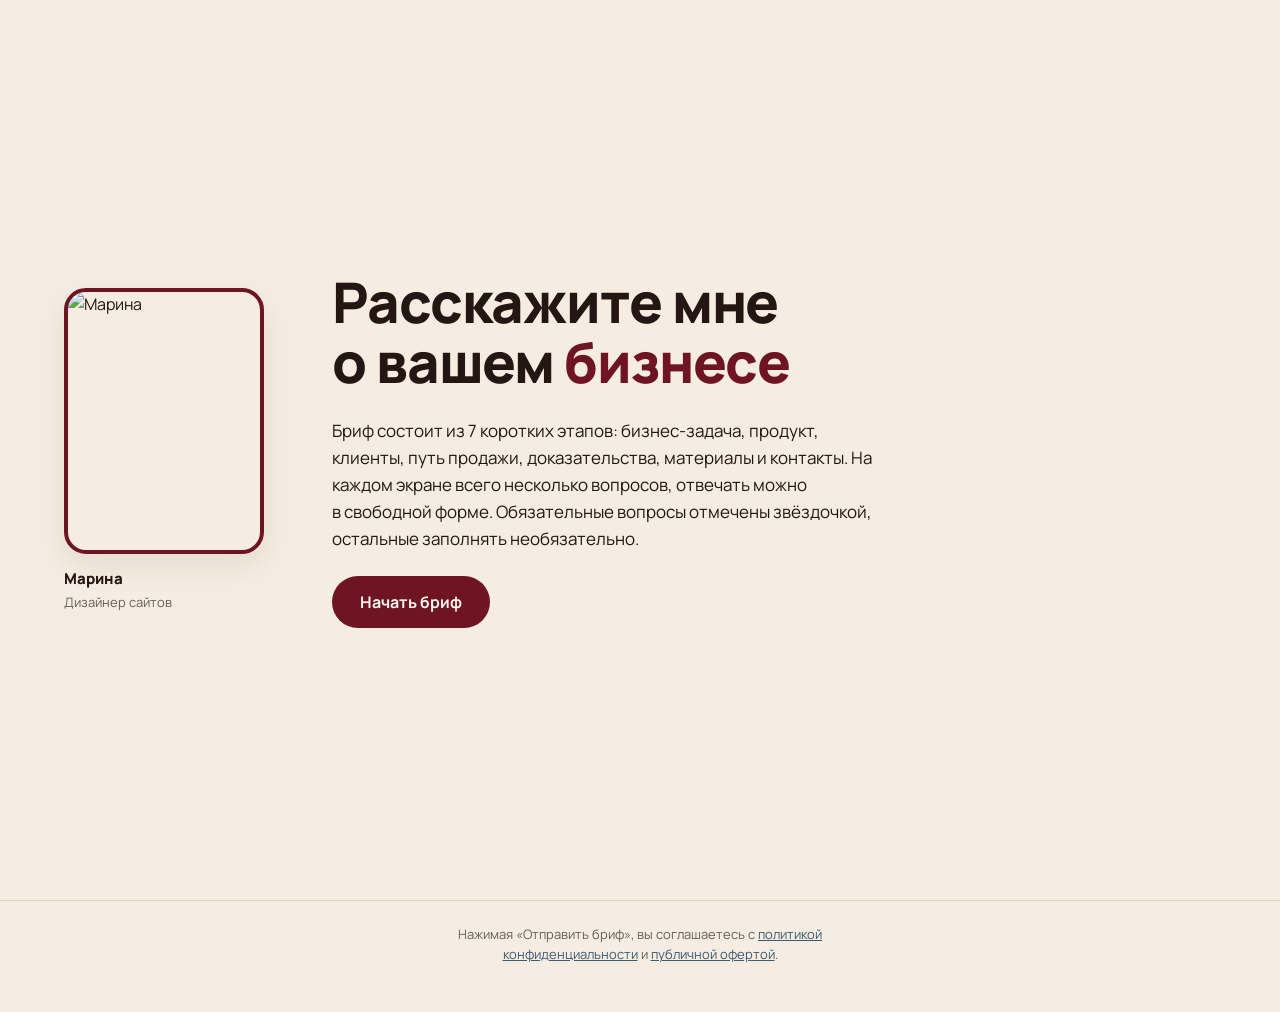
==== index.html @ 694c08af "Add files via upload" ====
<!DOCTYPE html>
<html lang="ru">
<head>
<meta charset="UTF-8">
<meta name="viewport" content="width=device-width, initial-scale=1, viewport-fit=cover">
<title>Бриф на разработку сайта</title>
<meta name="description" content="Пошаговый бриф на разработку сайта: расскажите о задаче, продукте и клиентах, это займёт 10–15 минут.">
<link rel="preconnect" href="https://fonts.googleapis.com">
<link rel="preconnect" href="https://fonts.gstatic.com" crossorigin>
<link href="https://fonts.googleapis.com/css2?family=Manrope:wght@200..800&display=swap" rel="stylesheet">
<link rel="stylesheet" href="styles.css">
</head>
<body>

  <!-- Уведомление о восстановленном черновике и другие тосты -->
  <div id="toast" class="toast" role="status" aria-live="polite" hidden></div>

  <!-- ЭКРАН 1 · ИНТРО -->
  <section id="screen-intro" class="screen screen--intro">
    <div class="intro-visual">
      <div class="intro-photo-frame">
        <img src="assets/photo.jpeg" alt="Марина" class="intro-photo">
      </div>
      <!-- TODO: подставить настоящее имя и роль -->
      <p class="intro-caption">
        <span class="intro-caption__name">Марина</span>
        <span class="intro-caption__role">Дизайнер сайтов</span>
      </p>
    </div>
    <div class="intro-content">
      <h1 class="intro-title">Расскажите мне о&nbsp;вашем <span class="accent-word">бизнесе</span></h1>
      <p class="intro-text">
        Бриф состоит из 7 коротких этапов: бизнес-задача, продукт, клиенты, путь продажи,
        доказательства, материалы и&nbsp;контакты. На каждом экране всего несколько вопросов,
        отвечать можно в&nbsp;свободной форме. Обязательные вопросы отмечены звёздочкой,
        остальные заполнять необязательно.
      </p>
      <button type="button" id="start-btn" class="btn btn--primary">Начать бриф</button>
    </div>
  </section>

  <!-- ЭКРАН 2 · ФОРМА (все этапы 01–07) -->
  <section id="screen-form" class="screen screen--form" hidden>

    <header class="form-header">
      <div class="progress-track" aria-hidden="true">
        <div id="progress-fill" class="progress-track__fill"></div>
      </div>
      <span id="stage-counter" class="stage-counter">Этап 01 / 07</span>
    </header>

    <div class="form-body">

      <aside class="form-aside" id="form-aside">
        <span class="form-aside__number" id="aside-number">01</span>
        <h2 class="form-aside__title" id="aside-title"></h2>
        <p class="form-aside__description" id="aside-description"></p>
      </aside>

      <div class="form-main">
        <form id="question-form" novalidate>
          <div id="fields-container" class="fields-container"></div>
        </form>

        <div class="form-nav">
          <button type="button" id="back-btn" class="btn btn--ghost">Назад</button>
          <button type="button" id="next-btn" class="btn btn--primary">Далее</button>
        </div>
      </div>

    </div>
  </section>

  <!-- ЭКРАН 3 · СПАСИБО -->
  <section id="screen-thanks" class="screen screen--thanks" hidden>
    <div class="thanks-photo-wrap">
      <img src="assets/photo.jpeg" alt="Марина" class="thanks-photo">
    </div>
    <div class="thanks-content">
      <h1 class="thanks-title">Спасибо!</h1>
      <p class="thanks-text">Я получила ваш бриф и скоро с вами свяжусь.</p>
      <p class="thanks-text thanks-text--muted">
        Обычно я&nbsp;отвечаю в&nbsp;течение 2–3 рабочих дней: свяжусь по указанному
        контакту и&nbsp;предложу удобное время для звонка или переписки.
      </p>
      <div class="thanks-actions">
        <a id="telegram-link" class="btn btn--primary" href="#" target="_blank" rel="noopener noreferrer">Написать в&nbsp;Telegram</a>
        <button id="download-btn" class="btn btn--ghost" type="button">Скачать копию ответов</button>
      </div>
      <button id="restart-btn" class="btn-link" type="button">Заполнить бриф ещё раз, например, для другого сайта</button>
    </div>
  </section>

  <footer class="site-footer">
    <p class="site-footer__note">
      <!-- TODO: заменить на реальные ссылки и реквизиты — см. README.md -->
      Нажимая «Отправить бриф», вы соглашаетесь с&nbsp;<a href="privacy.html" target="_blank" rel="noopener noreferrer">политикой конфиденциальности</a>
      и&nbsp;<a href="offer.html" target="_blank" rel="noopener noreferrer">публичной офертой</a>.
    </p>
  </footer>

  <script src="config.js"></script>
  <script src="app.js"></script>
</body>
</html>
---- styles.css ----
/* ==========================================================
   ПЕРЕМЕННЫЕ И БАЗОВЫЕ НАСТРОЙКИ
   ========================================================== */
:root {
  --color-bg: #F5EDE1;
  --color-surface: #FFFFFF;
  --color-text: #241713;
  --color-text-muted: #6B5E54;
  --color-border: #E3D6C4;
  --color-accent: #6E1423;
  --color-accent-soft: #3C5A73;
  --color-accent-bg: #F1E2E0;
  --radius-s: 8px;
  --radius-m: 14px;
  --radius-l: 22px;
  --shadow-card: 0 12px 32px rgba(36, 23, 19, 0.08);
  --transition: 0.35s cubic-bezier(.4, 0, .2, 1);
  --gutter: 20px;
}

* { box-sizing: border-box; }

html { -webkit-text-size-adjust: 100%; }

body {
  margin: 0;
  min-height: 100vh;
  background: var(--color-bg);
  color: var(--color-text);
  font-family: 'Manrope', sans-serif;
  font-weight: 400;
  line-height: 1.5;
  -webkit-font-smoothing: antialiased;
}

h1, h2, h3, p { margin: 0; }

.accent-word {
  font-weight: 800;
  color: var(--color-accent);
}

.eyebrow {
  margin: 0 0 12px;
  font-size: 12px;
  font-weight: 600;
  letter-spacing: 0.12em;
  text-transform: uppercase;
  color: var(--color-accent-soft);
}

.btn {
  display: inline-flex;
  align-items: center;
  justify-content: center;
  gap: 8px;
  padding: 15px 28px;
  border-radius: 999px;
  border: none;
  font-family: inherit;
  font-size: 16px;
  font-weight: 700;
  cursor: pointer;
  text-decoration: none;
  transition: transform var(--transition), background var(--transition), box-shadow var(--transition);
  white-space: nowrap;
}
.btn:active { transform: scale(0.97); }
.btn--primary {
  background: var(--color-accent);
  color: #FFF8F0;
}
.btn--primary:hover { box-shadow: 0 8px 24px rgba(110, 20, 35, 0.35); }
.btn--primary:disabled {
  opacity: 0.45;
  cursor: not-allowed;
  box-shadow: none;
}
.btn--ghost {
  background: transparent;
  color: var(--color-text);
  border: 1.5px solid var(--color-border);
}
.btn--ghost:hover { border-color: var(--color-accent-soft); color: var(--color-accent-soft); }

/* ==========================================================
   ТОСТ (уведомления)
   ========================================================== */
.toast {
  position: fixed;
  left: 50%;
  bottom: 24px;
  transform: translateX(-50%) translateY(20px);
  background: var(--color-text);
  color: #FFF8F0;
  padding: 14px 22px;
  border-radius: var(--radius-m);
  font-size: 14px;
  font-weight: 600;
  z-index: 999;
  opacity: 0;
  pointer-events: none;
  transition: opacity var(--transition), transform var(--transition);
}
.toast.is-visible {
  opacity: 1;
  transform: translateX(-50%) translateY(0);
}

/* ==========================================================
   ОБЩЕЕ ДЛЯ ЭКРАНОВ
   ========================================================== */
.screen {
  min-height: 100vh;
  width: 100%;
}
/* Специфичность класса .screen--intro/.screen--thanks в медиа-запросах
   совпадает с [hidden] — явно перебиваем её здесь, иначе на ширине от 700px
   скрытый экран всё равно показывается через display:flex. */
section.screen[hidden] {
  display: none;
}

/* ---------- ИНТРО ---------- */
.screen--intro {
  display: flex;
  flex-direction: column;
  padding: 48px var(--gutter) 40px;
  gap: 32px;
}
.intro-visual {
  display: flex;
  flex-direction: column;
  align-items: flex-start;
  gap: 14px;
}
.intro-photo-frame {
  position: relative;
  width: 200px;
  aspect-ratio: 3 / 4;
  border-radius: var(--radius-l);
  overflow: hidden;
  box-shadow: var(--shadow-card);
  border: 4px solid var(--color-accent);
  flex-shrink: 0;
}
.intro-photo {
  width: 100%;
  height: 100%;
  object-fit: cover;
  object-position: top center;
}
.intro-caption {
  display: flex;
  flex-direction: column;
  gap: 2px;
}
.intro-caption__name {
  font-size: 15px;
  font-weight: 800;
  color: var(--color-text);
}
.intro-caption__role {
  font-size: 13px;
  color: var(--color-text-muted);
}
.intro-content { max-width: 640px; }
.intro-title {
  font-size: clamp(32px, 6vw, 56px);
  font-weight: 800;
  line-height: 1.08;
  letter-spacing: -0.02em;
  margin-bottom: 24px;
}
.intro-text {
  font-size: 17px;
  line-height: 1.6;
  margin-bottom: 16px;
  max-width: 56ch;
}
#start-btn { margin-top: 8px; }

/* ---------- ФОРМА: шапка с прогрессом ---------- */
.screen--form {
  display: flex;
  flex-direction: column;
  padding-bottom: 96px; /* место под фиксированную нав-панель на мобильном */
}
.form-header {
  position: sticky;
  top: 0;
  z-index: 10;
  background: var(--color-bg);
  padding: 16px var(--gutter) 12px;
  display: flex;
  align-items: center;
  gap: 16px;
  border-bottom: 1px solid var(--color-border);
}
.progress-track {
  flex: 1;
  height: 4px;
  border-radius: 999px;
  background: var(--color-border);
  overflow: hidden;
}
.progress-track__fill {
  height: 100%;
  width: 0%;
  background: var(--color-accent);
  border-radius: 999px;
  transition: width var(--transition);
}
.stage-counter {
  font-size: 12px;
  font-weight: 700;
  letter-spacing: 0.08em;
  text-transform: uppercase;
  color: var(--color-text-muted);
  white-space: nowrap;
}

/* ---------- ФОРМА: тело (аside + поля) ---------- */
.form-body {
  display: flex;
  flex-direction: column;
  padding: 28px var(--gutter) 0;
  gap: 24px;
}
.form-aside__number {
  display: block;
  font-size: 14px;
  font-weight: 800;
  color: var(--color-accent);
  letter-spacing: 0.08em;
  margin-bottom: 8px;
}
.form-aside__title {
  font-size: 26px;
  font-weight: 800;
  letter-spacing: -0.01em;
  margin-bottom: 10px;
}
.form-aside__description {
  font-size: 15px;
  color: var(--color-text-muted);
  line-height: 1.55;
  max-width: 46ch;
}
.form-main { flex: 1; }

/* ---------- Поля вопросов ---------- */
.fields-container {
  display: flex;
  flex-direction: column;
  gap: 28px;
}
.field { display: flex; flex-direction: column; gap: 10px; }
.field__label-row {
  display: flex;
  align-items: baseline;
  flex-wrap: wrap;
  gap: 8px;
}
.field__label {
  font-size: 18px;
  font-weight: 700;
  line-height: 1.4;
}
.field__required-mark { color: var(--color-accent); }
.field__badge {
  display: inline-flex;
  align-items: center;
  padding: 3px 10px;
  border-radius: 999px;
  background: var(--color-accent);
  color: #FFF8F0;
  font-size: 11px;
  font-weight: 700;
  letter-spacing: 0.06em;
  text-transform: uppercase;
}
.field__hint {
  font-size: 14px;
  color: var(--color-text-muted);
  line-height: 1.5;
}
.field__error {
  font-size: 13px;
  font-weight: 600;
  color: var(--color-accent);
  display: none;
}
.field.is-invalid .field__error { display: block; }
.field.is-invalid textarea,
.field.is-invalid input[type="text"],
.field.is-invalid .file-drop {
  border-color: var(--color-accent) !important;
  box-shadow: 0 0 0 3px rgba(110, 20, 35, 0.12);
}

textarea, input[type="text"] {
  width: 100%;
  font-family: inherit;
  font-size: 16px;
  color: var(--color-text);
  background: var(--color-surface);
  border: 1.5px solid var(--color-border);
  border-radius: var(--radius-m);
  padding: 16px 18px;
  transition: border-color var(--transition), box-shadow var(--transition);
}
textarea {
  resize: none;
  overflow: hidden;
  min-height: 64px;
  line-height: 1.55;
}
textarea:focus, input[type="text"]:focus {
  outline: none;
  border-color: var(--color-accent-soft);
  box-shadow: 0 0 0 3px rgba(60, 90, 115, 0.15);
}

/* ---------- Радио и чекбоксы ---------- */
.option-list {
  display: flex;
  flex-wrap: wrap;
  gap: 10px;
}
.option-item {
  position: relative;
}
.option-item input { position: absolute; opacity: 0; width: 0; height: 0; }
.option-item label {
  display: inline-flex;
  align-items: center;
  gap: 8px;
  padding: 12px 18px;
  border: 1.5px solid var(--color-border);
  border-radius: 999px;
  font-size: 15px;
  font-weight: 600;
  cursor: pointer;
  background: var(--color-surface);
  transition: border-color var(--transition), background var(--transition), color var(--transition);
}
.option-item input:checked + label {
  border-color: var(--color-accent);
  background: var(--color-accent);
  color: #FFF8F0;
}
.option-item input:focus-visible + label { outline: 2px solid var(--color-accent-soft); outline-offset: 2px; }

/* ---------- Ссылки (textarea по одной в строке) ---------- */
.field__hint code {
  background: var(--color-accent-bg);
  padding: 1px 6px;
  border-radius: 4px;
}

/* ---------- Загрузка файлов ---------- */
.file-drop {
  display: flex;
  flex-direction: column;
  align-items: center;
  justify-content: center;
  gap: 6px;
  text-align: center;
  padding: 28px 16px;
  border: 1.5px dashed var(--color-border);
  border-radius: var(--radius-m);
  background: var(--color-surface);
  cursor: pointer;
  transition: border-color var(--transition), background var(--transition);
}
.file-drop.is-dragover {
  border-color: var(--color-accent-soft);
  background: var(--color-accent-bg);
}
.file-drop__title { font-weight: 700; font-size: 15px; }
.file-drop__hint { font-size: 13px; color: var(--color-text-muted); }
.file-drop input[type="file"] { display: none; }

.file-list {
  display: flex;
  flex-direction: column;
  gap: 8px;
  margin-top: 4px;
}
.file-list__item {
  display: flex;
  align-items: center;
  justify-content: space-between;
  gap: 12px;
  padding: 10px 14px;
  background: var(--color-surface);
  border: 1px solid var(--color-border);
  border-radius: var(--radius-s);
  font-size: 14px;
}
.file-list__name { overflow: hidden; text-overflow: ellipsis; white-space: nowrap; }
.file-list__size { color: var(--color-text-muted); flex-shrink: 0; margin-left: auto; margin-right: 8px; }
.file-list__remove {
  border: none;
  background: transparent;
  color: var(--color-accent);
  font-weight: 700;
  cursor: pointer;
  font-size: 16px;
  line-height: 1;
  flex-shrink: 0;
}
.file-list__note { font-size: 13px; color: var(--color-text-muted); }

/* ---------- Согласие (consent) ---------- */
.consent-row {
  display: flex;
  align-items: flex-start;
  gap: 12px;
  padding: 16px;
  background: var(--color-surface);
  border: 1.5px solid var(--color-border);
  border-radius: var(--radius-m);
}
.consent-row input { margin-top: 4px; width: 18px; height: 18px; accent-color: var(--color-accent); flex-shrink: 0; }
.consent-row label { font-size: 14px; line-height: 1.5; }
.consent-row a { color: var(--color-accent-soft); }

/* ---------- Навигация вперёд/назад ---------- */
.form-nav {
  display: flex;
  justify-content: space-between;
  gap: 12px;
  padding: 28px 0 8px;
}

/* ---------- СПАСИБО ---------- */
.screen--thanks {
  display: flex;
  flex-direction: column;
  align-items: center;
  text-align: center;
  padding: 56px var(--gutter) 48px;
  gap: 28px;
  min-height: 0; /* без растяжения на весь экран — иначе контент висит в пустоте по центру */
}
.thanks-photo-wrap {
  width: 140px;
  height: 140px;
  border-radius: 50%;
  overflow: hidden;
  border: 4px solid var(--color-accent);
  box-shadow: var(--shadow-card);
  flex-shrink: 0;
}
.thanks-photo { width: 100%; height: 100%; object-fit: cover; object-position: top center; }
.thanks-content { max-width: 480px; display: flex; flex-direction: column; align-items: center; gap: 14px; }
.thanks-title { font-size: clamp(32px, 6vw, 48px); font-weight: 800; letter-spacing: -0.02em; }
.thanks-text { font-size: 17px; line-height: 1.55; }
.thanks-text--muted { color: var(--color-text-muted); font-size: 15px; }
.thanks-actions {
  display: flex;
  flex-wrap: wrap;
  justify-content: center;
  gap: 12px;
  margin-top: 10px;
}

.btn-link {
  margin-top: 18px;
  background: none;
  border: none;
  padding: 0;
  font-family: inherit;
  font-size: 13px;
  font-weight: 600;
  color: var(--color-text-muted);
  text-decoration: underline;
  text-underline-offset: 3px;
  cursor: pointer;
}
.btn-link:hover { color: var(--color-accent-soft); }

/* ---------- Подвал ---------- */
.site-footer {
  padding: 24px var(--gutter) 40px;
  text-align: center;
  border-top: 1px solid var(--color-border);
}
.site-footer__note {
  font-size: 13px;
  color: var(--color-text-muted);
  max-width: 60ch;
  margin: 0 auto 8px;
  line-height: 1.5;
}
.site-footer__note a { color: var(--color-accent-soft); }

/* ==========================================================
   МОБИЛЬНАЯ ФИКСИРОВАННАЯ НАВИГАЦИЯ (до 700px)
   ========================================================== */
@media (max-width: 699.98px) {
  .screen--form .form-nav {
    position: fixed;
    left: 0;
    right: 0;
    bottom: 0;
    z-index: 20;
    background: var(--color-bg);
    border-top: 1px solid var(--color-border);
    padding: 14px var(--gutter);
    padding-bottom: calc(14px + env(safe-area-inset-bottom));
  }
  .form-nav .btn { flex: 1; }
}

/* ==========================================================
   ПЛАНШЕТ (700–1023px): две колонки на интро и финале
   ========================================================== */
@media (min-width: 700px) {
  .screen--intro {
    flex-direction: row;
    align-items: center;
    padding: 0 48px;
    gap: 48px;
  }
  .intro-visual { flex: 0 0 220px; }

  .screen--thanks {
    flex-direction: row;
    text-align: left;
    align-items: center;
    justify-content: center;
    gap: 48px;
    padding: 64px 48px;
  }
  .thanks-content { align-items: flex-start; }
  .thanks-actions { justify-content: flex-start; }
  .thanks-photo-wrap { width: 180px; height: 180px; }
}

/* ==========================================================
   ДЕСКТОП (от 1024px): липкая колонка слева на каждом этапе формы
   ========================================================== */
@media (min-width: 1024px) {
  .form-header { padding: 24px 64px 16px; }
  .form-body {
    flex-direction: row;
    align-items: flex-start;
    padding: 56px 64px 40px;
    gap: 64px;
  }
  .form-aside {
    position: sticky;
    top: 96px;
    flex: 0 0 320px;
  }
  .form-aside__title { font-size: 30px; }
  .form-main { flex: 1; max-width: 720px; }
  .form-nav { max-width: 720px; }

  .screen--intro { padding: 0 64px; }
  .screen--thanks { padding: 64px; }
}

/* ==========================================================
   ШИРОКИЙ ЭКРАН (от 1440px)
   ========================================================== */
@media (min-width: 1440px) {
  .form-header { padding: 28px 96px 18px; }
  .form-body { padding: 72px 96px 56px; gap: 96px; }
  .form-aside { flex-basis: 380px; }
  .screen--intro { padding: 0 96px; }
  .screen--thanks { padding: 72px 96px; }
}
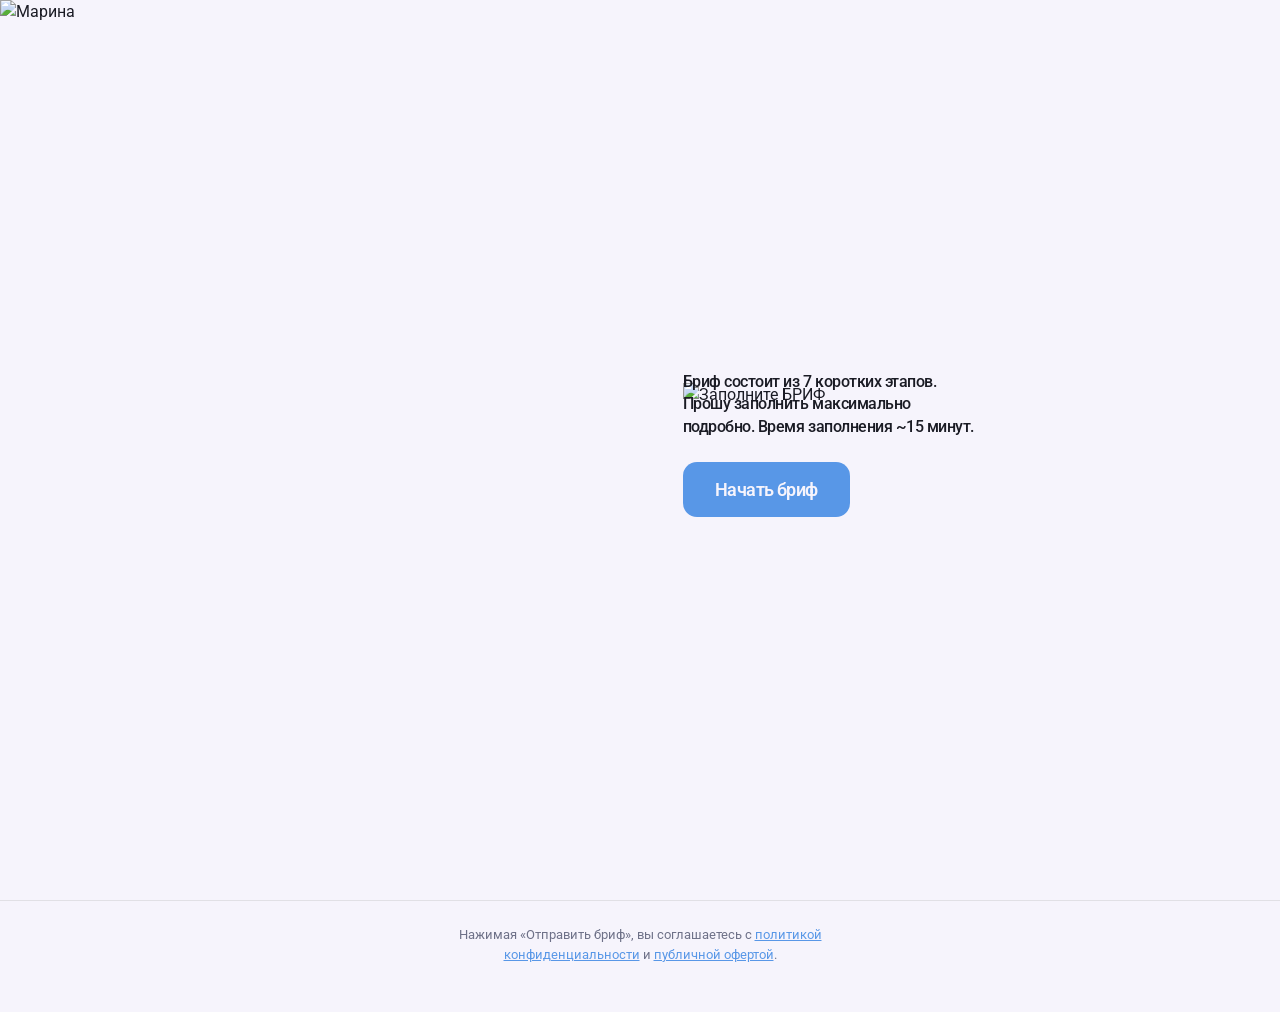
==== commit f17b9a1f: "Обновление дизайна: новая hero-композиция, картинка-заголовок" ====
--- a/index.html
+++ b/index.html
@@ -7,7 +7,7 @@
 <meta name="description" content="Пошаговый бриф на разработку сайта: расскажите о задаче, продукте и клиентах, это займёт 10–15 минут.">
 <link rel="preconnect" href="https://fonts.googleapis.com">
 <link rel="preconnect" href="https://fonts.gstatic.com" crossorigin>
-<link href="https://fonts.googleapis.com/css2?family=Manrope:wght@200..800&display=swap" rel="stylesheet">
+<link href="https://fonts.googleapis.com/css2?family=Handjet:wght@400..700&family=Roboto:wght@400;500;600;700;800&display=swap" rel="stylesheet">
 <link rel="stylesheet" href="styles.css">
 </head>
 <body>
@@ -17,25 +17,15 @@
 
   <!-- ЭКРАН 1 · ИНТРО -->
   <section id="screen-intro" class="screen screen--intro">
-    <div class="intro-visual">
-      <div class="intro-photo-frame">
-        <img src="assets/photo.jpeg" alt="Марина" class="intro-photo">
-      </div>
-      <!-- TODO: подставить настоящее имя и роль -->
-      <p class="intro-caption">
-        <span class="intro-caption__name">Марина</span>
-        <span class="intro-caption__role">Дизайнер сайтов</span>
-      </p>
+    <div class="intro-photo">
+      <img src="assets/me.png" alt="Марина">
     </div>
     <div class="intro-content">
-      <h1 class="intro-title">Расскажите мне о&nbsp;вашем <span class="accent-word">бизнесе</span></h1>
-      <p class="intro-text">
-        Бриф состоит из 7 коротких этапов: бизнес-задача, продукт, клиенты, путь продажи,
-        доказательства, материалы и&nbsp;контакты. На каждом экране всего несколько вопросов,
-        отвечать можно в&nbsp;свободной форме. Обязательные вопросы отмечены звёздочкой,
-        остальные заполнять необязательно.
-      </p>
-      <button type="button" id="start-btn" class="btn btn--primary">Начать бриф</button>
+      <div class="intro-copy">
+        <img src="assets/headline.png" alt="Заполните БРИФ" class="intro-headline-image">
+        <p class="intro-text">Бриф состоит из 7 коротких этапов.<br>Прошу заполнить максимально<br>подробно. Время заполнения ~15 минут.</p>
+        <button type="button" id="start-btn" class="btn btn--primary">Начать бриф</button>
+      </div>
     </div>
   </section>
 
@@ -74,7 +64,7 @@
   <!-- ЭКРАН 3 · СПАСИБО -->
   <section id="screen-thanks" class="screen screen--thanks" hidden>
     <div class="thanks-photo-wrap">
-      <img src="assets/photo.jpeg" alt="Марина" class="thanks-photo">
+      <img src="assets/thanks-photo.jpeg" alt="Марина" class="thanks-photo">
     </div>
     <div class="thanks-content">
       <h1 class="thanks-title">Спасибо!</h1>
--- a/styles.css
+++ b/styles.css
@@ -1,19 +1,22 @@
 /* ==========================================================
    ПЕРЕМЕННЫЕ И БАЗОВЫЕ НАСТРОЙКИ
+   Палитра и шрифты — по дев-коду из Figma (см. комментарии).
    ========================================================== */
 :root {
-  --color-bg: #F5EDE1;
-  --color-surface: #FFFFFF;
-  --color-text: #241713;
-  --color-text-muted: #6B5E54;
-  --color-border: #E3D6C4;
-  --color-accent: #6E1423;
-  --color-accent-soft: #3C5A73;
-  --color-accent-bg: #F1E2E0;
+  --color-bg: #F6F4FC;        /* фон страницы */
+  --color-surface: #FEFDFF;   /* фон полей ввода / карточек */
+  --color-text: #1A1B24;      /* основной текст + графичные бордеры */
+  --color-text-muted: #6E7188;/* второстепенный текст (описание этапа) */
+  --color-track: #E1E0E5;     /* фон незаполненной части прогресс-бара */
+  --color-accent: #5897E7;    /* синий акцент: кнопки, прогресс, фокус */
+  --color-accent-contrast: #F6F4FC; /* текст на синей кнопке */
+  --font-body: 'Roboto', sans-serif;
+  --font-display: 'Handjet', sans-serif; /* пиксельный дисплей-шрифт */
+  --radius-btn: 14px;
   --radius-s: 8px;
-  --radius-m: 14px;
-  --radius-l: 22px;
-  --shadow-card: 0 12px 32px rgba(36, 23, 19, 0.08);
+  --radius-m: 10px;
+  --radius-l: 16px;
+  --shadow-card: 0 12px 32px rgba(26, 27, 36, 0.10);
   --transition: 0.35s cubic-bezier(.4, 0, .2, 1);
   --gutter: 20px;
 }
@@ -27,7 +30,7 @@
   min-height: 100vh;
   background: var(--color-bg);
   color: var(--color-text);
-  font-family: 'Manrope', sans-serif;
+  font-family: var(--font-body);
   font-weight: 400;
   line-height: 1.5;
   -webkit-font-smoothing: antialiased;
@@ -35,31 +38,18 @@
 
 h1, h2, h3, p { margin: 0; }
 
-.accent-word {
-  font-weight: 800;
-  color: var(--color-accent);
-}
-
-.eyebrow {
-  margin: 0 0 12px;
-  font-size: 12px;
-  font-weight: 600;
-  letter-spacing: 0.12em;
-  text-transform: uppercase;
-  color: var(--color-accent-soft);
-}
-
 .btn {
   display: inline-flex;
   align-items: center;
   justify-content: center;
   gap: 8px;
   padding: 15px 28px;
-  border-radius: 999px;
+  border-radius: var(--radius-btn);
   border: none;
-  font-family: inherit;
+  font-family: var(--font-body);
   font-size: 16px;
-  font-weight: 700;
+  font-weight: 600;
+  letter-spacing: -0.03em;
   cursor: pointer;
   text-decoration: none;
   transition: transform var(--transition), background var(--transition), box-shadow var(--transition);
@@ -68,20 +58,20 @@
 .btn:active { transform: scale(0.97); }
 .btn--primary {
   background: var(--color-accent);
-  color: #FFF8F0;
-}
-.btn--primary:hover { box-shadow: 0 8px 24px rgba(110, 20, 35, 0.35); }
+  color: var(--color-accent-contrast);
+}
+.btn--primary:hover { box-shadow: 0 8px 24px rgba(88, 151, 231, 0.4); }
 .btn--primary:disabled {
   opacity: 0.45;
   cursor: not-allowed;
   box-shadow: none;
 }
 .btn--ghost {
-  background: transparent;
+  background: var(--color-surface);
   color: var(--color-text);
-  border: 1.5px solid var(--color-border);
-}
-.btn--ghost:hover { border-color: var(--color-accent-soft); color: var(--color-accent-soft); }
+  border: 1.5px solid var(--color-text);
+}
+.btn--ghost:hover { border-color: var(--color-accent); color: var(--color-accent); }
 
 /* ==========================================================
    ТОСТ (уведомления)
@@ -92,7 +82,7 @@
   bottom: 24px;
   transform: translateX(-50%) translateY(20px);
   background: var(--color-text);
-  color: #FFF8F0;
+  color: var(--color-accent-contrast);
   padding: 14px 22px;
   border-radius: var(--radius-m);
   font-size: 14px;
@@ -125,60 +115,57 @@
 .screen--intro {
   display: flex;
   flex-direction: column;
-  padding: 48px var(--gutter) 40px;
-  gap: 32px;
-}
-.intro-visual {
-  display: flex;
-  flex-direction: column;
-  align-items: flex-start;
-  gap: 14px;
-}
-.intro-photo-frame {
-  position: relative;
-  width: 200px;
-  aspect-ratio: 3 / 4;
-  border-radius: var(--radius-l);
+}
+.intro-photo {
+  width: calc(100% - var(--gutter) * 2); /* на мобильном фото НЕ на всю ширину — с теми же полями, что и текст */
+  margin: 0 var(--gutter);
+  margin-bottom: 40px; /* отступ перед подвалом, т.к. фото теперь последнее */
+  aspect-ratio: 675 / 700; /* пропорции исходника — не искажаем ни на одном брейкпоинте */
   overflow: hidden;
-  box-shadow: var(--shadow-card);
-  border: 4px solid var(--color-accent);
   flex-shrink: 0;
-}
-.intro-photo {
+  order: 3; /* на мобильном фото идёт ПОСЛЕ кнопки — см. референс */
+}
+.intro-photo img {
   width: 100%;
   height: 100%;
   object-fit: cover;
   object-position: top center;
-}
-.intro-caption {
-  display: flex;
-  flex-direction: column;
-  gap: 2px;
-}
-.intro-caption__name {
-  font-size: 15px;
-  font-weight: 800;
-  color: var(--color-text);
-}
-.intro-caption__role {
-  font-size: 13px;
-  color: var(--color-text-muted);
-}
-.intro-content { max-width: 640px; }
-.intro-title {
-  font-size: clamp(32px, 6vw, 56px);
-  font-weight: 800;
-  line-height: 1.08;
-  letter-spacing: -0.02em;
+  display: block;
+}
+/* На мобильном «растворяем» обёртку: intro-copy (картинка+текст+кнопка)
+   становится прямым ребёнком .screen--intro и может переставляться через
+   order независимо от фото, которое должно встать ПОСЛЕ неё. */
+.intro-content {
+  display: contents;
+}
+.intro-copy {
+  order: 1;
+  width: 100%;
+  padding: 40px var(--gutter) 0;
+  display: flex;
+  flex-direction: column;
+  align-items: flex-start; /* картинка, текст и кнопка — одной ширины, прижаты слева */
+}
+.intro-headline-image {
+  display: block;
+  width: 100%; /* на мобильном — ровно ширина фото (та же обвязка гаттером) */
+  height: auto;
+}
+.intro-text {
+  width: 100%; /* та же ширина, что у картинки, — перенос строк совпадает */
+  font-size: clamp(14px, 3.5vw, 16px);
+  font-weight: 500;
+  line-height: 1.4;
+  letter-spacing: -0.03em;
+  margin-top: 0; /* на мобильном — встык под картинкой, без зазора */
   margin-bottom: 24px;
 }
-.intro-text {
-  font-size: 17px;
-  line-height: 1.6;
-  margin-bottom: 16px;
-  max-width: 56ch;
-}
-#start-btn { margin-top: 8px; }
+#start-btn {
+  align-self: flex-start; /* у левого края картинки/текста — теперь кнопка внутри .intro-copy */
+  margin: 0 0 24px;
+  font-size: 18px;
+  padding: 17px 32px;
+}
 
 /* ---------- ФОРМА: шапка с прогрессом ---------- */
 .screen--form {
@@ -195,13 +182,12 @@
   display: flex;
   align-items: center;
   gap: 16px;
-  border-bottom: 1px solid var(--color-border);
 }
 .progress-track {
   flex: 1;
-  height: 4px;
+  height: 5px;
   border-radius: 999px;
-  background: var(--color-border);
+  background: var(--color-track);
   overflow: hidden;
 }
 .progress-track__fill {
@@ -212,11 +198,11 @@
   transition: width var(--transition);
 }
 .stage-counter {
-  font-size: 12px;
+  font-family: var(--font-display);
+  font-size: 20px;
   font-weight: 700;
-  letter-spacing: 0.08em;
   text-transform: uppercase;
-  color: var(--color-text-muted);
+  color: var(--color-text);
   white-space: nowrap;
 }
 
@@ -229,22 +215,26 @@
 }
 .form-aside__number {
   display: block;
+  font-family: var(--font-display);
+  font-size: 26px;
+  font-weight: 700;
+  color: var(--color-text);
+  margin-bottom: 4px;
+}
+.form-aside__title {
+  font-family: var(--font-body);
+  font-size: 26px;
+  font-weight: 600;
+  letter-spacing: -0.03em;
+  margin-bottom: 10px;
+}
+.form-aside__description {
+  font-family: var(--font-body);
   font-size: 14px;
-  font-weight: 800;
-  color: var(--color-accent);
-  letter-spacing: 0.08em;
-  margin-bottom: 8px;
-}
-.form-aside__title {
-  font-size: 26px;
-  font-weight: 800;
-  letter-spacing: -0.01em;
-  margin-bottom: 10px;
-}
-.form-aside__description {
-  font-size: 15px;
+  font-weight: 400;
   color: var(--color-text-muted);
-  line-height: 1.55;
+  line-height: 1.4;
+  letter-spacing: -0.03em;
   max-width: 46ch;
 }
 .form-main { flex: 1; }
@@ -263,8 +253,10 @@
   gap: 8px;
 }
 .field__label {
+  font-family: var(--font-body);
   font-size: 18px;
-  font-weight: 700;
+  font-weight: 600;
+  letter-spacing: -0.03em;
   line-height: 1.4;
 }
 .field__required-mark { color: var(--color-accent); }
@@ -274,7 +266,7 @@
   padding: 3px 10px;
   border-radius: 999px;
   background: var(--color-accent);
-  color: #FFF8F0;
+  color: var(--color-accent-contrast);
   font-size: 11px;
   font-weight: 700;
   letter-spacing: 0.06em;
@@ -296,7 +288,7 @@
 .field.is-invalid input[type="text"],
 .field.is-invalid .file-drop {
   border-color: var(--color-accent) !important;
-  box-shadow: 0 0 0 3px rgba(110, 20, 35, 0.12);
+  box-shadow: 0 0 0 3px rgba(88, 151, 231, 0.15);
 }
 
 textarea, input[type="text"] {
@@ -305,7 +297,7 @@
   font-size: 16px;
   color: var(--color-text);
   background: var(--color-surface);
-  border: 1.5px solid var(--color-border);
+  border: 1.5px solid var(--color-text);
   border-radius: var(--radius-m);
   padding: 16px 18px;
   transition: border-color var(--transition), box-shadow var(--transition);
@@ -318,8 +310,8 @@
 }
 textarea:focus, input[type="text"]:focus {
   outline: none;
-  border-color: var(--color-accent-soft);
-  box-shadow: 0 0 0 3px rgba(60, 90, 115, 0.15);
+  border-color: var(--color-accent);
+  box-shadow: 0 0 0 3px rgba(88, 151, 231, 0.18);
 }
 
 /* ---------- Радио и чекбоксы ---------- */
@@ -337,8 +329,8 @@
   align-items: center;
   gap: 8px;
   padding: 12px 18px;
-  border: 1.5px solid var(--color-border);
-  border-radius: 999px;
+  border: 1.5px solid var(--color-text);
+  border-radius: var(--radius-btn);
   font-size: 15px;
   font-weight: 600;
   cursor: pointer;
@@ -348,16 +340,9 @@
 .option-item input:checked + label {
   border-color: var(--color-accent);
   background: var(--color-accent);
-  color: #FFF8F0;
-}
-.option-item input:focus-visible + label { outline: 2px solid var(--color-accent-soft); outline-offset: 2px; }
-
-/* ---------- Ссылки (textarea по одной в строке) ---------- */
-.field__hint code {
-  background: var(--color-accent-bg);
-  padding: 1px 6px;
-  border-radius: 4px;
-}
+  color: var(--color-accent-contrast);
+}
+.option-item input:focus-visible + label { outline: 2px solid var(--color-accent); outline-offset: 2px; }
 
 /* ---------- Загрузка файлов ---------- */
 .file-drop {
@@ -368,15 +353,15 @@
   gap: 6px;
   text-align: center;
   padding: 28px 16px;
-  border: 1.5px dashed var(--color-border);
+  border: 1.5px dashed var(--color-text);
   border-radius: var(--radius-m);
   background: var(--color-surface);
   cursor: pointer;
   transition: border-color var(--transition), background var(--transition);
 }
 .file-drop.is-dragover {
-  border-color: var(--color-accent-soft);
-  background: var(--color-accent-bg);
+  border-color: var(--color-accent);
+  background: rgba(88, 151, 231, 0.08);
 }
 .file-drop__title { font-weight: 700; font-size: 15px; }
 .file-drop__hint { font-size: 13px; color: var(--color-text-muted); }
@@ -395,7 +380,7 @@
   gap: 12px;
   padding: 10px 14px;
   background: var(--color-surface);
-  border: 1px solid var(--color-border);
+  border: 1px solid var(--color-track);
   border-radius: var(--radius-s);
   font-size: 14px;
 }
@@ -420,12 +405,12 @@
   gap: 12px;
   padding: 16px;
   background: var(--color-surface);
-  border: 1.5px solid var(--color-border);
+  border: 1.5px solid var(--color-text);
   border-radius: var(--radius-m);
 }
 .consent-row input { margin-top: 4px; width: 18px; height: 18px; accent-color: var(--color-accent); flex-shrink: 0; }
 .consent-row label { font-size: 14px; line-height: 1.5; }
-.consent-row a { color: var(--color-accent-soft); }
+.consent-row a { color: var(--color-accent); }
 
 /* ---------- Навигация вперёд/назад ---------- */
 .form-nav {
@@ -456,7 +441,12 @@
 }
 .thanks-photo { width: 100%; height: 100%; object-fit: cover; object-position: top center; }
 .thanks-content { max-width: 480px; display: flex; flex-direction: column; align-items: center; gap: 14px; }
-.thanks-title { font-size: clamp(32px, 6vw, 48px); font-weight: 800; letter-spacing: -0.02em; }
+.thanks-title {
+  font-family: var(--font-body);
+  font-size: clamp(32px, 6vw, 48px);
+  font-weight: 800;
+  letter-spacing: -0.03em;
+}
 .thanks-text { font-size: 17px; line-height: 1.55; }
 .thanks-text--muted { color: var(--color-text-muted); font-size: 15px; }
 .thanks-actions {
@@ -480,13 +470,13 @@
   text-underline-offset: 3px;
   cursor: pointer;
 }
-.btn-link:hover { color: var(--color-accent-soft); }
+.btn-link:hover { color: var(--color-accent); }
 
 /* ---------- Подвал ---------- */
 .site-footer {
   padding: 24px var(--gutter) 40px;
   text-align: center;
-  border-top: 1px solid var(--color-border);
+  border-top: 1px solid var(--color-track);
 }
 .site-footer__note {
   font-size: 13px;
@@ -495,7 +485,7 @@
   margin: 0 auto 8px;
   line-height: 1.5;
 }
-.site-footer__note a { color: var(--color-accent-soft); }
+.site-footer__note a { color: var(--color-accent); }
 
 /* ==========================================================
    МОБИЛЬНАЯ ФИКСИРОВАННАЯ НАВИГАЦИЯ (до 700px)
@@ -508,7 +498,7 @@
     bottom: 0;
     z-index: 20;
     background: var(--color-bg);
-    border-top: 1px solid var(--color-border);
+    border-top: 1px solid var(--color-track);
     padding: 14px var(--gutter);
     padding-bottom: calc(14px + env(safe-area-inset-bottom));
   }
@@ -516,17 +506,10 @@
 }
 
 /* ==========================================================
-   ПЛАНШЕТ (700–1023px): две колонки на интро и финале
+   ПЛАНШЕТ (от 700px): интро пока остаётся в один столбец,
+   как на мобильном референсе — меняем только «Спасибо»
    ========================================================== */
 @media (min-width: 700px) {
-  .screen--intro {
-    flex-direction: row;
-    align-items: center;
-    padding: 0 48px;
-    gap: 48px;
-  }
-  .intro-visual { flex: 0 0 220px; }
-
   .screen--thanks {
     flex-direction: row;
     text-align: left;
@@ -556,11 +539,42 @@
     top: 96px;
     flex: 0 0 320px;
   }
-  .form-aside__title { font-size: 30px; }
+  .form-aside__number { font-size: 30px; }
+  .form-aside__title { font-size: 32px; }
   .form-main { flex: 1; max-width: 720px; }
   .form-nav { max-width: 720px; }
 
-  .screen--intro { padding: 0 64px; }
+  /* Интро становится двухколоночным: фото слева, композиция
+     центрируется в правой половине. */
+  .screen--intro {
+    flex-direction: row;
+    align-items: stretch;
+  }
+  .intro-photo {
+    width: 48%;
+    margin: 0; /* на десктопе фото снова на всю высоту панели, без полей */
+    order: 0;
+    flex-shrink: 0;
+  }
+  .intro-content {
+    order: 0;
+    flex: 1;
+    display: flex;
+    flex-direction: column;
+    align-items: center; /* группа картинка+текст+кнопка центрируется в правой панели */
+    justify-content: center;
+    padding: 56px 0; /* без горизонтальных полей — ширину 90% считаем от всей панели */
+  }
+  .intro-copy {
+    width: 90%; /* картинка «Заполните БРИФ» занимает 90% белой панели */
+    padding: 0;
+    margin-left: 70px; /* сдвигаем всю композицию дальше от фото (центрирование гасит половину отступа) */
+  }
+  .intro-text {
+    margin-top: -36px; /* текст заезжает на картинку, примерно на высоту слова «БРИФ» */
+  }
+  #start-btn { margin: 0; }
+
   .screen--thanks { padding: 64px; }
 }
 
@@ -571,6 +585,6 @@
   .form-header { padding: 28px 96px 18px; }
   .form-body { padding: 72px 96px 56px; gap: 96px; }
   .form-aside { flex-basis: 380px; }
-  .screen--intro { padding: 0 96px; }
+  .intro-content { padding: 64px 0; }
   .screen--thanks { padding: 72px 96px; }
 }
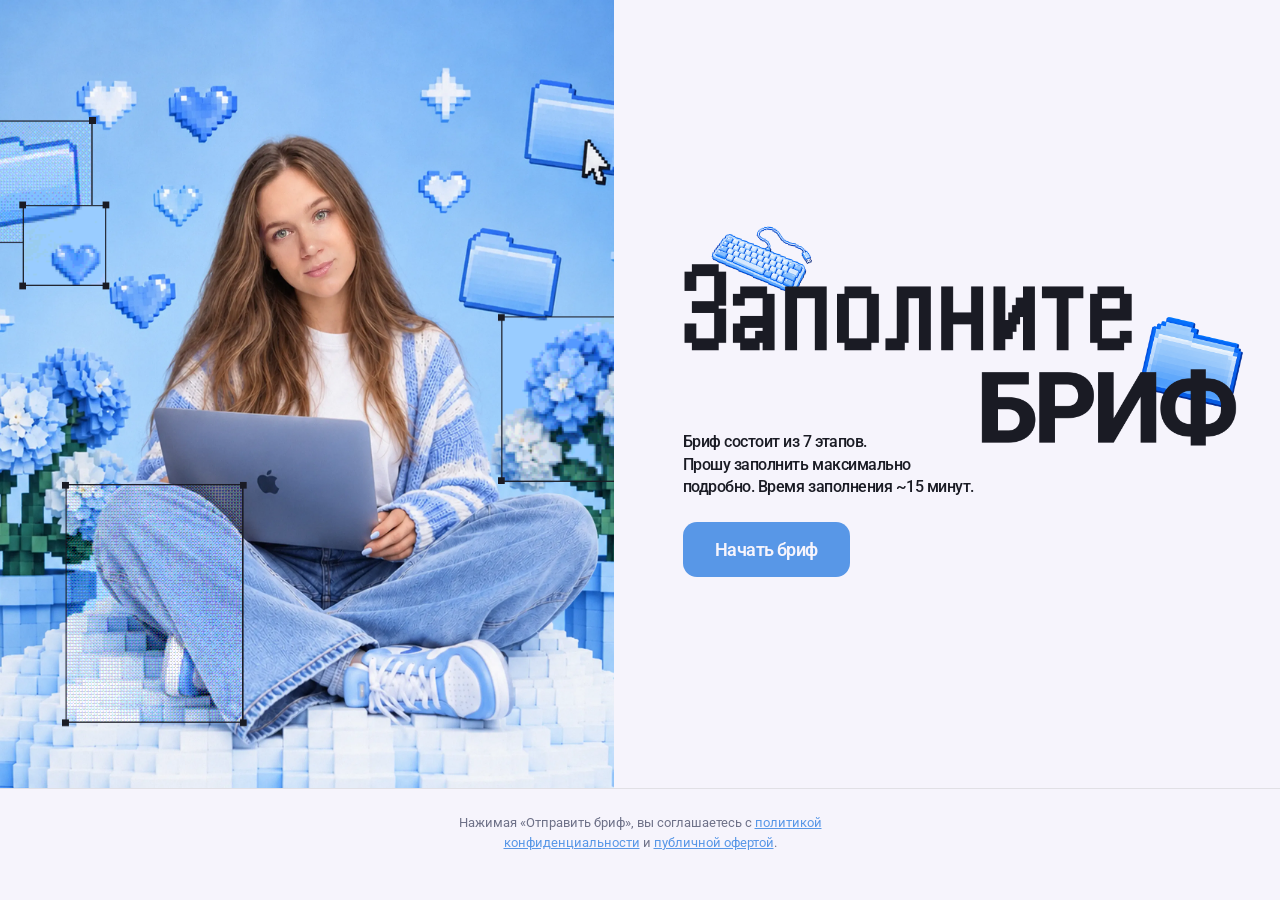
==== commit 13516f10: "Главный экран в один экран по высоте, новый текст интро, бэкенд: почта вместо Telegram" ====
--- a/index.html
+++ b/index.html
@@ -23,7 +23,7 @@
     <div class="intro-content">
       <div class="intro-copy">
         <img src="assets/headline.png" alt="Заполните БРИФ" class="intro-headline-image">
-        <p class="intro-text">Бриф состоит из 7 коротких этапов.<br>Прошу заполнить максимально<br>подробно. Время заполнения ~15 минут.</p>
+        <p class="intro-text">Бриф состоит из 7 этапов.<br>Прошу заполнить максимально<br>подробно. Время заполнения ~15 минут.</p>
         <button type="button" id="start-btn" class="btn btn--primary">Начать бриф</button>
       </div>
     </div>
--- a/styles.css
+++ b/styles.css
@@ -19,6 +19,9 @@
   --shadow-card: 0 12px 32px rgba(26, 27, 36, 0.10);
   --transition: 0.35s cubic-bezier(.4, 0, .2, 1);
   --gutter: 20px;
+  --mobile-nav-h: 78px;   /* высота фикс. панели Назад/Далее на мобильном */
+  --mobile-footer-h: 54px; /* высота фикс. плашки с согласием на мобильном */
+  --desktop-footer-h: 112px; /* высота подвала с согласием на десктопе/планшете */
 }
 
 * { box-sizing: border-box; }
@@ -491,18 +494,60 @@
    МОБИЛЬНАЯ ФИКСИРОВАННАЯ НАВИГАЦИЯ (до 700px)
    ========================================================== */
 @media (max-width: 699.98px) {
+  /* Плашка согласия тоже фиксируется снизу — иначе на каждом экране
+     приходится докручивать до неё, а на форме её перекрывают кнопки. */
+  .site-footer {
+    position: fixed;
+    left: 0;
+    right: 0;
+    bottom: 0;
+    z-index: 15;
+    margin: 0;
+    background: var(--color-bg);
+    border-top: 1px solid var(--color-track);
+    padding: 8px var(--gutter);
+    padding-bottom: calc(8px + env(safe-area-inset-bottom));
+  }
+  .site-footer__note {
+    font-size: 10.5px;
+    line-height: 1.35;
+    margin-bottom: 0;
+  }
+
   .screen--form .form-nav {
     position: fixed;
     left: 0;
     right: 0;
-    bottom: 0;
+    bottom: var(--mobile-footer-h); /* кнопки поднимаются над плашкой согласия, не перекрывают её */
     z-index: 20;
     background: var(--color-bg);
     border-top: 1px solid var(--color-track);
     padding: 14px var(--gutter);
-    padding-bottom: calc(14px + env(safe-area-inset-bottom));
   }
   .form-nav .btn { flex: 1; }
+  .screen--form {
+    padding-bottom: calc(var(--mobile-nav-h) + var(--mobile-footer-h) + env(safe-area-inset-bottom));
+  }
+
+  /* Главный экран занимает ровно высоту устройства — без докрутки.
+     Фото становится гибким (без фикс. aspect-ratio) и дозаполняет
+     весь оставшийся после текста/кнопки вертикальный зазор. */
+  .screen--intro {
+    height: 100svh;
+    overflow: hidden;
+    padding-bottom: calc(var(--mobile-footer-h) + env(safe-area-inset-bottom));
+  }
+  .intro-photo {
+    flex: 1 1 auto;
+    min-height: 0;
+    aspect-ratio: auto;
+    margin-bottom: 0;
+  }
+  .intro-copy { flex-shrink: 0; }
+
+  .screen--thanks {
+    padding-bottom: calc(48px + var(--mobile-footer-h) + env(safe-area-inset-bottom));
+  }
 }
 
 /* ==========================================================
@@ -545,10 +590,15 @@
   .form-nav { max-width: 720px; }
 
   /* Интро становится двухколоночным: фото слева, композиция
-     центрируется в правой половине. */
+     центрируется в правой половине. Экран занимает ровно высоту
+     вьюпорта за вычетом подвала с согласием — строка про политику
+     должна помещаться в один экран, без докрутки. */
   .screen--intro {
     flex-direction: row;
     align-items: stretch;
+    height: calc(100vh - var(--desktop-footer-h));
+    min-height: 0;
+    overflow: hidden;
   }
   .intro-photo {
     width: 48%;
